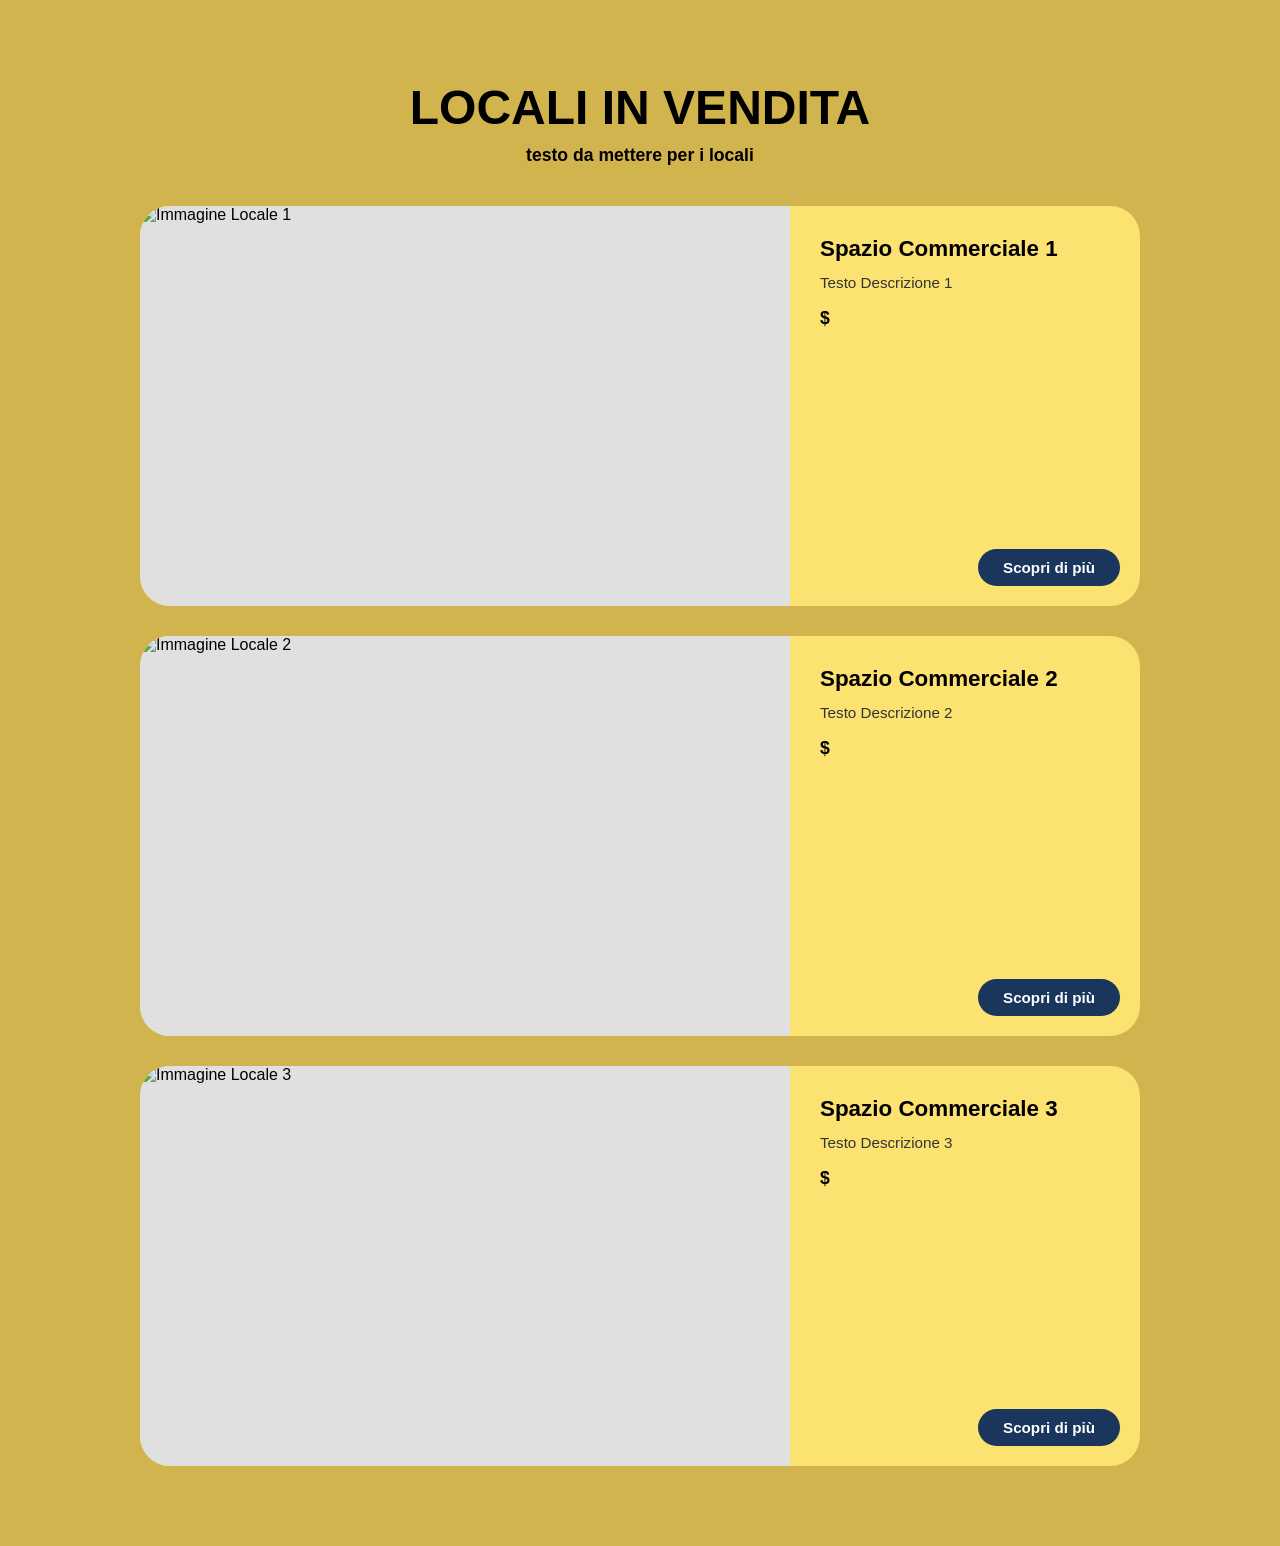
==== locali.html @ 6a8487ec "Prova locali" ====
<!DOCTYPE html>
<html>
    <head>
        <meta charset="utf-8">
        <meta http-equiv="X-UA-Compatible" content="IE=edge">
        <title>locali Centro commerciale</title>
        <meta name="description" content="">
        <meta name="viewport" content="width=device-width, initial-scale=1">
        <link rel="stylesheet" href="locali.css">
    </head>
    <body>
  <header></header>
  <main>
    <section class="intro-section">
        <h1>Locali in vendita</h1>
        <p>
            testo da mettere per i locali
        </p>
    </section>
    <section class="cards-container">
            
           <article class="card">
            <div class="card-image">
                <img src="percorso-immagine-1.jpg" alt="Immagine Locale 1">
            </div>
            <div class="card-content">
                <h3>Spazio Commerciale 1</h3>
                <p class="descrizione">
                    Testo Descrizione 1
                </p>
                <span class="prezzo">$</span>
                
                <a href="#" class="btn-ovale">Scopri di più</a>
            </div>
        </article>

        <article class="card">
            <div class="card-image">
                <img src="percorso-immagine-2.jpg" alt="Immagine Locale 2">
            </div>
            <div class="card-content">
                <h3>Spazio Commerciale 2</h3>
                <p class="descrizione">
                    Testo Descrizione 2
                </p>
                <span class="prezzo">$</span>
                
                <a href="#" class="btn-ovale">Scopri di più</a>
            </div>
        </article>

<article class="card">
            <div class="card-image">
                <img src="percorso-immagine-3.jpg" alt="Immagine Locale 3">
            </div>
            <div class="card-content">
                <h3>Spazio Commerciale 3</h3>
                <p class="descrizione">
                    Testo Descrizione 3
                </p>
                <span class="prezzo">$</span>
                
                <a href="#" class="btn-ovale">Scopri di più</a>
            </div>
        </article>

        </section>
    </main>

    <footer></footer>

</body>
</html>
  </main>
    </body>
</html>
---- locali.css ----
* {
    margin: 0;
    padding: 0;
    box-sizing: border-box;
    font-family: 'Segoe UI', Arial, sans-serif;
}

body {
    background-color: #d1b44d;
    padding: 20px 0;
}

/* --- Intestazione --- */
.intro-section {
    text-align: center;
    margin-bottom: 40px;
}

.intro-section h1 {
    font-size: 3rem;
    font-weight: bold;
    text-transform: uppercase;
    margin-bottom: 10px;
}

.intro-section p {
    font-size: 1.1rem;
    font-weight: 600;
}

/* --- Layout Card --- */
.cards-container {
    display: flex;
    flex-direction: column;
    align-items: center;
    gap: 30px;
}

.card {
    display: flex;
    width: 90%;
    max-width: 1000px;
    background-color: #fce270;
    border-radius: 30px;
    overflow: hidden;
    min-height: 400px;
}

/* Area Immagine */
.card-image {
    width: 65%;
    background-color: #e0e0e0;
}

.card-image img {
    width: 100%;
    height: 100%;
    object-fit: cover;
    display: block;
}

/* Area Testuale */
.card-content {
    width: 35%;
    padding: 30px;
    position: relative; 
    display: flex;
    flex-direction: column;
}

.card-content h3 {
    font-size: 1.4rem;
    margin-bottom: 10px;
    color: #000;
}

.card-content .descrizione {
    font-size: 0.95rem;
    line-height: 1.4;
    color: #333;
    margin-bottom: 15px;
}

.card-content .prezzo {
    font-size: 1.1rem;
    font-weight: bold;
}

.btn-ovale {
    position: absolute;
    bottom: 20px; 
    right: 20px;  
    background-color: #1a365d;
    color: #ffffff; 
    text-decoration: none;
    padding: 10px 25px;
    border-radius: 50px;
    font-weight: bold;
    font-size: 0.95rem;
    transition: background-color 0.3s ease;
}

.btn-ovale:hover {
    background-color: #0d1b2e; 
}

/* Header e Footer vuoti (da mettere) */
header, footer {
    height: 60px;
    background-color: transparent;
}
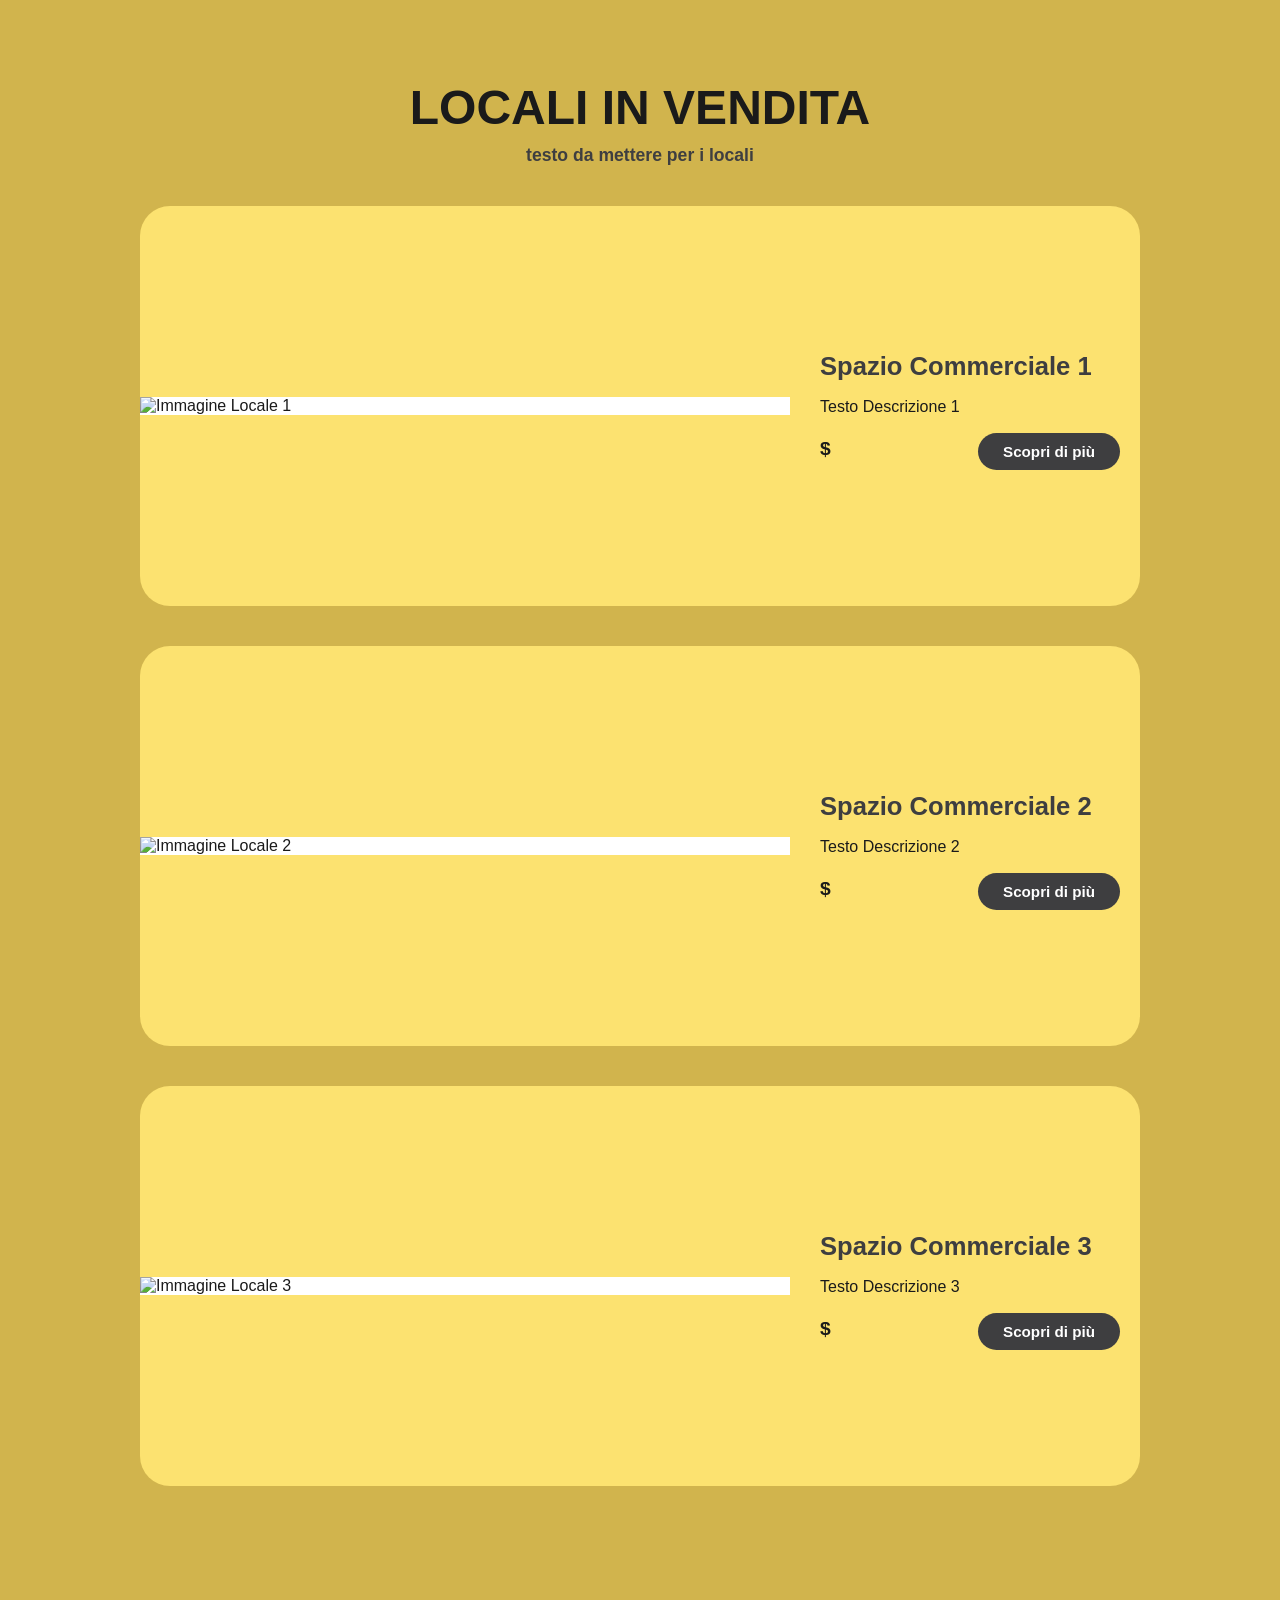
==== commit e57cc31a: "add color" ====
--- a/locali.html
+++ b/locali.html
@@ -23,6 +23,7 @@
             <div class="card-image">
                 <img src="percorso-immagine-1.jpg" alt="Immagine Locale 1">
             </div>
+            <!--la card content la metto in un flex gli do la line items center margin auto e padding auto-->
             <div class="card-content">
                 <h3>Spazio Commerciale 1</h3>
                 <p class="descrizione">
--- a/locali.css
+++ b/locali.css
@@ -1,3 +1,12 @@
+:root {
+    --primary-color: #d1b44d;    /* Giallino di sfondo principale */
+    --secondary-color: #3e3e40;  /* Grigio scuro per pulsanti e testi importanti */
+    --text-color: #1a1a1a;       /* Nero morbido per testi leggibili */
+    --bg-light: #ffffff;         /* Bianco per sezioni di contrasto */
+    --gap-standard: 20px;        /* Spaziatura standard per la Grid */
+}
+
+/* Reset generale */
 * {
     margin: 0;
     padding: 0;
@@ -6,38 +15,42 @@
 }
 
 body {
-    background-color: #d1b44d;
-    padding: 20px 0;
+    background-color: var(--primary-color);
+    color: var(--text-color);
+    padding: var(--gap-standard) 0;
 }
 
-/* --- Intestazione --- */
+/*  Intestazione */
 .intro-section {
     text-align: center;
-    margin-bottom: 40px;
+    margin-bottom: calc(var(--gap-standard) * 2);
 }
 
 .intro-section h1 {
     font-size: 3rem;
     font-weight: bold;
     text-transform: uppercase;
+    color: var(--text-color);
     margin-bottom: 10px;
 }
 
 .intro-section p {
     font-size: 1.1rem;
     font-weight: 600;
+    color: var(--secondary-color);
 }
 
-/* --- Layout Card --- */
+/* Contenitore delle Card */
 .cards-container {
-    display: flex;
-    flex-direction: column;
-    align-items: center;
-    gap: 30px;
+    display: block;
 }
 
+/* Layout Singola Card */
 .card {
     display: flex;
+    align-items: center; 
+    margin: 0 auto calc(var(--gap-standard) * 2) auto;
+    padding: 0;
     width: 90%;
     max-width: 1000px;
     background-color: #fce270;
@@ -49,7 +62,9 @@
 /* Area Immagine */
 .card-image {
     width: 65%;
-    background-color: #e0e0e0;
+    background-color: var(--bg-light);
+    height: 100%;
+    display: flex;
 }
 
 .card-image img {
@@ -63,48 +78,52 @@
 .card-content {
     width: 35%;
     padding: 30px;
-    position: relative; 
+    position: relative;
     display: flex;
     flex-direction: column;
 }
 
 .card-content h3 {
-    font-size: 1.4rem;
-    margin-bottom: 10px;
-    color: #000;
+    font-size: 1.6rem;
+    margin-bottom: 15px;
+    color: var(--secondary-color);
 }
 
 .card-content .descrizione {
-    font-size: 0.95rem;
+    font-size: 1rem;
     line-height: 1.4;
-    color: #333;
-    margin-bottom: 15px;
+    color: var(--text-color);
+    margin-bottom: 20px;
 }
 
 .card-content .prezzo {
-    font-size: 1.1rem;
+    font-size: 1.2rem;
     font-weight: bold;
+    color: var(--text-color);
 }
 
+/* Pulsante Ovale */
 .btn-ovale {
     position: absolute;
     bottom: 20px; 
     right: 20px;  
-    background-color: #1a365d;
-    color: #ffffff; 
+    background-color: var(--secondary-color);
+    color: var(--bg-light); 
     text-decoration: none;
     padding: 10px 25px;
-    border-radius: 50px;
+    border-radius: 50px; 
     font-weight: bold;
     font-size: 0.95rem;
-    transition: background-color 0.3s ease;
+    transition: transform 0.2s, background-color 0.2s;
+    white-space: nowrap;
 }
 
 .btn-ovale:hover {
-    background-color: #0d1b2e; 
+    background-color: var(--text-color);
+    transform: scale(1.05);
 }
 
-/* Header e Footer vuoti (da mettere) */
+/* Header e Footer vuoti */
 header, footer {
     height: 60px;
     background-color: transparent;
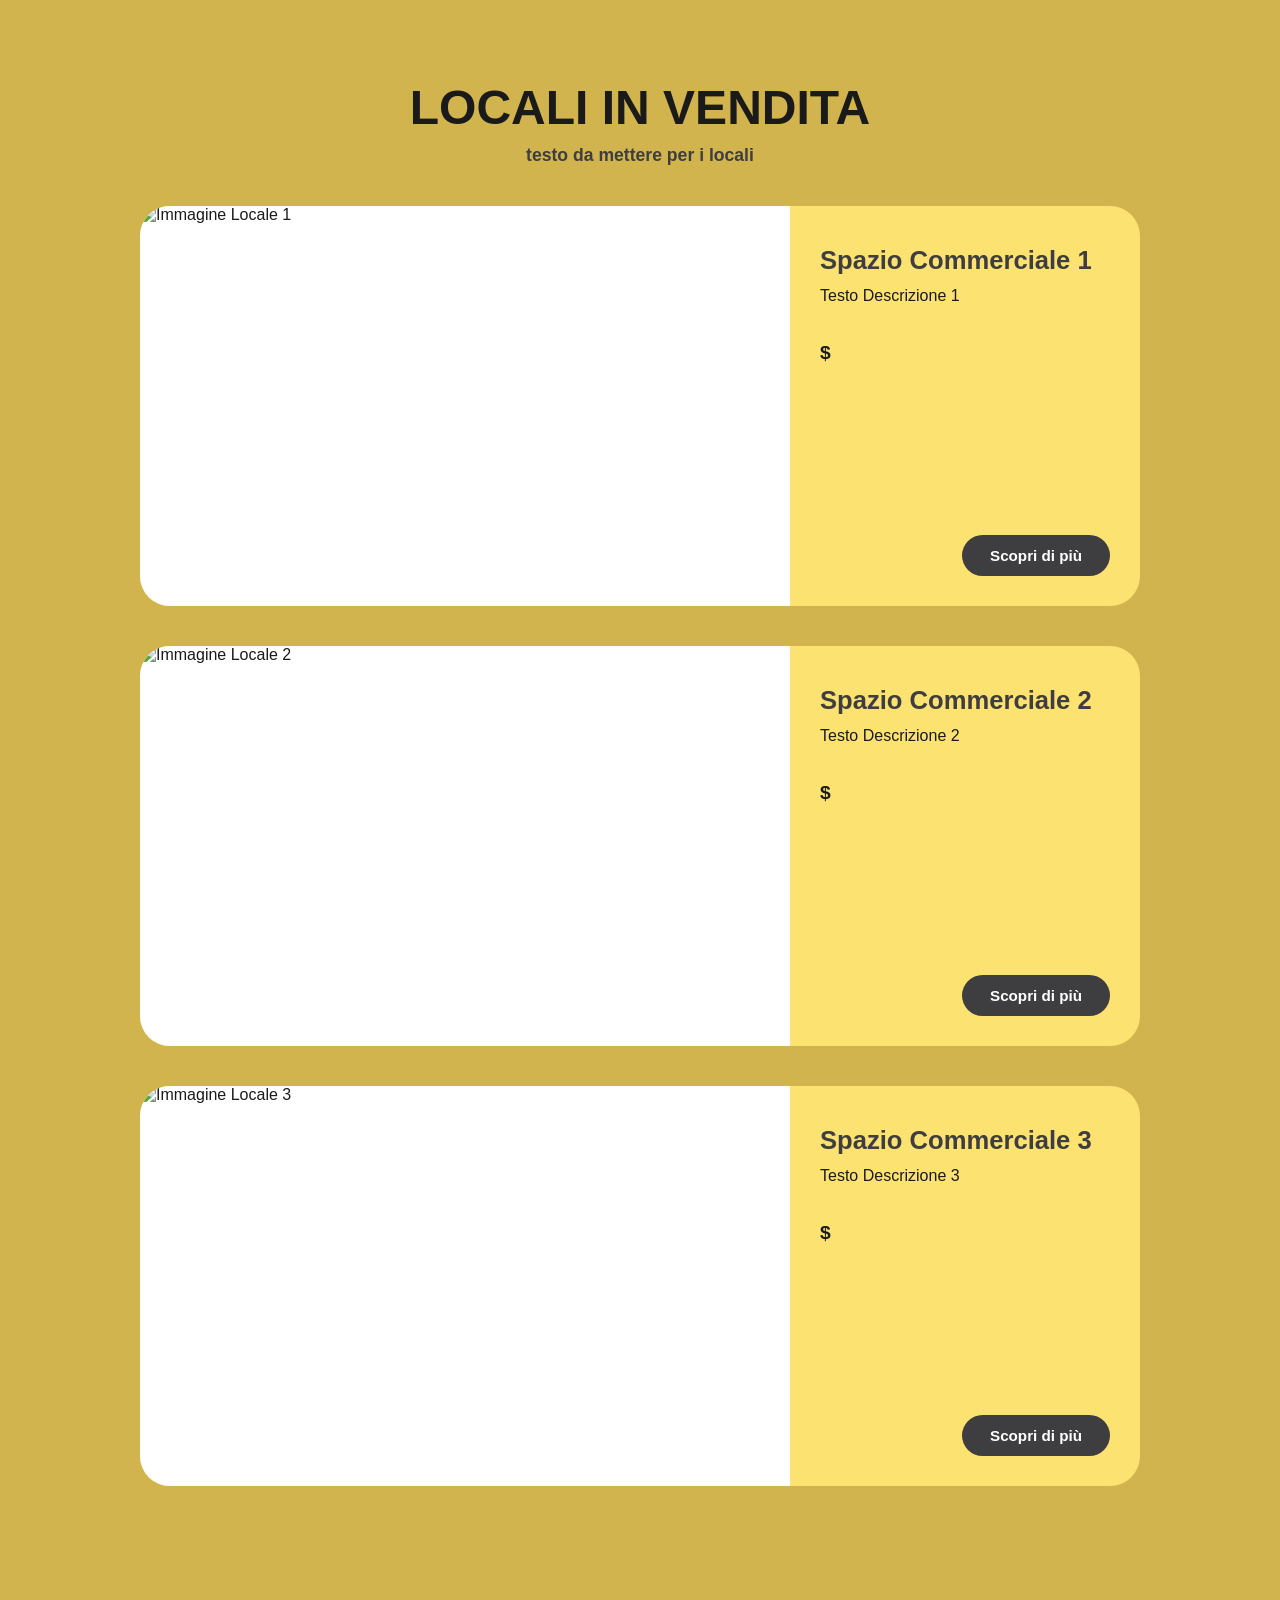
==== commit dd9881c7: "css terminato, da fixare piccoli bug grid da sistemare. transition da sistemare .hero da sistemare" ====
--- a/locali.html
+++ b/locali.html
@@ -23,7 +23,6 @@
             <div class="card-image">
                 <img src="percorso-immagine-1.jpg" alt="Immagine Locale 1">
             </div>
-            <!--la card content la metto in un flex gli do la line items center margin auto e padding auto-->
             <div class="card-content">
                 <h3>Spazio Commerciale 1</h3>
                 <p class="descrizione">
@@ -74,4 +73,4 @@
 </html>
   </main>
     </body>
-</html>+</html>
--- a/locali.css
+++ b/locali.css
@@ -48,7 +48,7 @@
 /* Layout Singola Card */
 .card {
     display: flex;
-    align-items: center; 
+    align-items: stretch; 
     margin: 0 auto calc(var(--gap-standard) * 2) auto;
     padding: 0;
     width: 90%;
@@ -63,8 +63,7 @@
 .card-image {
     width: 65%;
     background-color: var(--bg-light);
-    height: 100%;
-    display: flex;
+    /* ho rimosso display flex per evitare conflitti con l'immagine in stretch */
 }
 
 .card-image img {
@@ -77,15 +76,18 @@
 /* Area Testuale */
 .card-content {
     width: 35%;
-    padding: 30px;
+    padding: 40px 30px;
     position: relative;
     display: flex;
     flex-direction: column;
+    justify-content: flex-start; 
 }
 
+/* Titolo della Card */
 .card-content h3 {
     font-size: 1.6rem;
-    margin-bottom: 15px;
+    margin-top: 0;
+    margin-bottom: 10px;
     color: var(--secondary-color);
 }
 
@@ -100,17 +102,18 @@
     font-size: 1.2rem;
     font-weight: bold;
     color: var(--text-color);
+    margin-top: 15px;
 }
 
 /* Pulsante Ovale */
 .btn-ovale {
     position: absolute;
-    bottom: 20px; 
-    right: 20px;  
+    bottom: 30px;
+    right: 30px;
     background-color: var(--secondary-color);
-    color: var(--bg-light); 
+    color: var(--bg-light);
     text-decoration: none;
-    padding: 10px 25px;
+    padding: 12px 28px;
     border-radius: 50px; 
     font-weight: bold;
     font-size: 0.95rem;
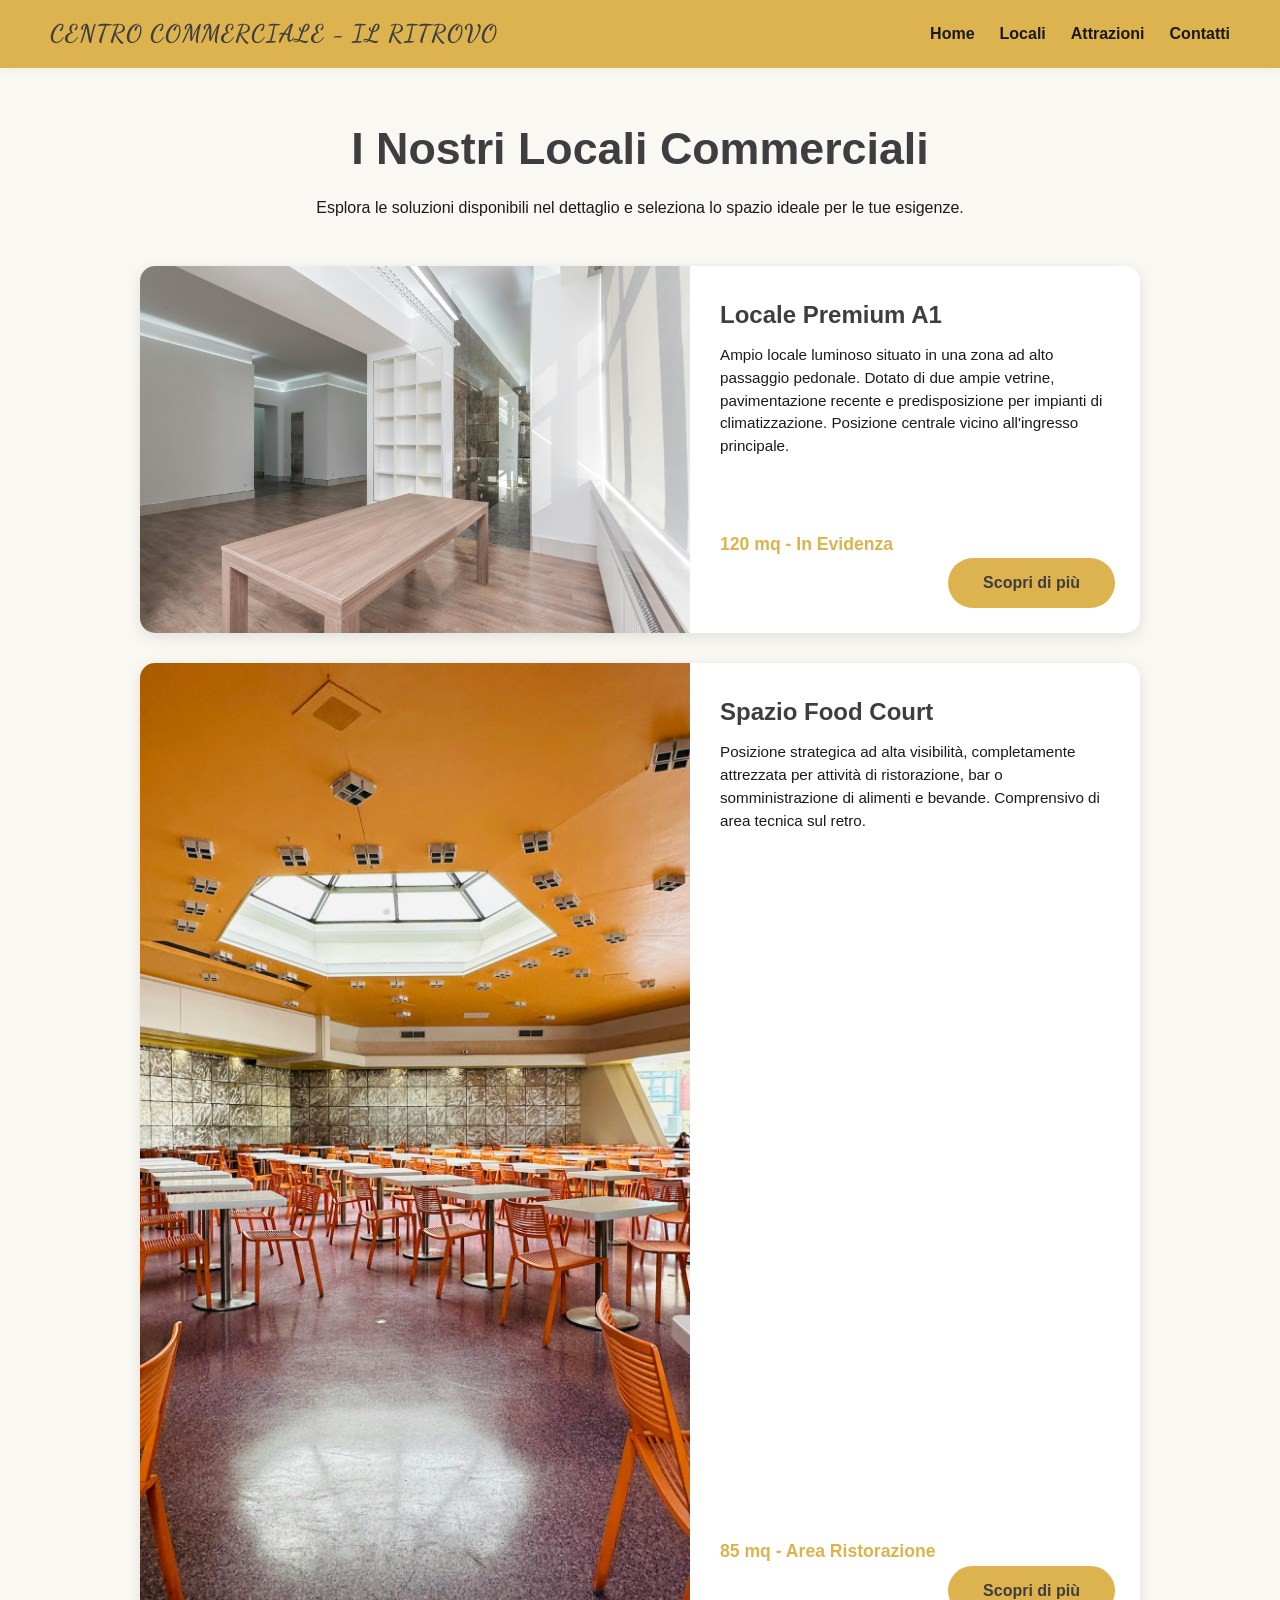
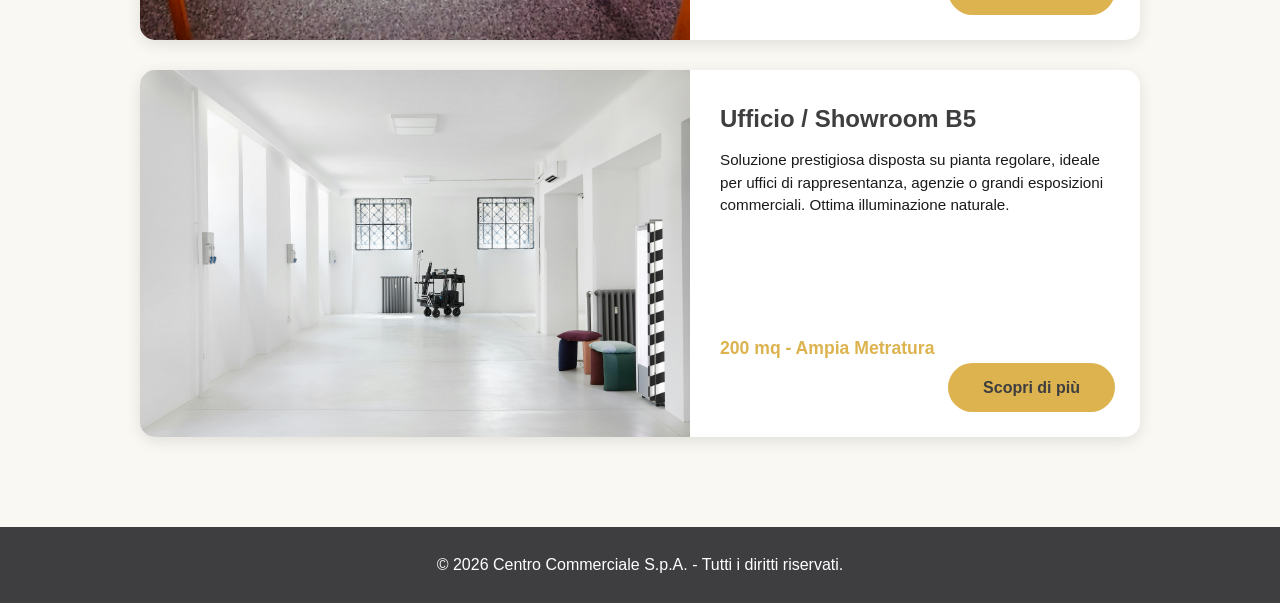
==== commit 0276976c: "Modifiche finali collegate alla homepage" ====
--- a/locali.html
+++ b/locali.html
@@ -3,74 +3,83 @@
     <head>
         <meta charset="utf-8">
         <meta http-equiv="X-UA-Compatible" content="IE=edge">
-        <title>locali Centro commerciale</title>
+        <title>Centro Commerciale - Spazi & Locali</title>
         <meta name="description" content="">
         <meta name="viewport" content="width=device-width, initial-scale=1">
         <link rel="stylesheet" href="locali.css">
-    </head>
-    <body>
-  <header></header>
-  <main>
-    <section class="intro-section">
-        <h1>Locali in vendita</h1>
-        <p>
-            testo da mettere per i locali
-        </p>
-    </section>
-    <section class="cards-container">
+
+      </head>
+
+<body>
+    <header>
+        <nav class="navbar">
+            <div class="logo">Centro Commerciale - Il Ritrovo</div>
+            <ul class="nav-links">
+                <li><a href="index.html">Home</a></li>
+                <li><a href="index.html#locali">Locali</a></li>
+                <li><a href="index.html#attrazioni">Attrazioni</a></li>
+                <li><a href="index.html#contatti">Contatti</a></li>
+            </ul>
+        </nav>
+    </header>
+
+    <main>
+        <section class="intro-section">
+            <h1>I Nostri Locali Commerciali</h1>
+            <p>Esplora le soluzioni disponibili nel dettaglio e seleziona lo spazio ideale per le tue esigenze.</p>
+        </section>
+
+        <section class="list-section">
             
-           <article class="card">
-            <div class="card-image">
-                <img src="percorso-immagine-1.jpg" alt="Immagine Locale 1">
-            </div>
-            <div class="card-content">
-                <h3>Spazio Commerciale 1</h3>
-                <p class="descrizione">
-                    Testo Descrizione 1
-                </p>
-                <span class="prezzo">$</span>
-                
-                <a href="#" class="btn-ovale">Scopri di più</a>
-            </div>
-        </article>
+            <article class="card-orizzontale">
+                <div class="card-orizzontale-img">
+                    <img src="./assets/img/locale1.jpg" alt="Locale Premium A1">
+                </div>
+                <div class="card-orizzontale-body">
+                    <h3>Locale Premium A1</h3>
+                    <p class="descrizione">
+                        Ampio locale luminoso situato in una zona ad alto passaggio pedonale. Dotato di due ampie vetrine, pavimentazione recente e predisposizione per impianti di climatizzazione. Posizione centrale vicino all'ingresso principale.
+                    </p>
+                    <span class="prezzo">120 mq - In Evidenza</span>
+                    <a href="#" class="btn-card-assoluto">Scopri di più</a>
+                </div>
+            </article>
 
-        <article class="card">
-            <div class="card-image">
-                <img src="percorso-immagine-2.jpg" alt="Immagine Locale 2">
-            </div>
-            <div class="card-content">
-                <h3>Spazio Commerciale 2</h3>
-                <p class="descrizione">
-                    Testo Descrizione 2
-                </p>
-                <span class="prezzo">$</span>
-                
-                <a href="#" class="btn-ovale">Scopri di più</a>
-            </div>
-        </article>
+            <article class="card-orizzontale">
+                <div class="card-orizzontale-img">
+                    <img src="./assets/img/locale2.jpg" alt="Spazio Food Court">
+                </div>
+                <div class="card-orizzontale-body">
+                    <h3>Spazio Food Court</h3>
+                    <p class="descrizione">
+                        Posizione strategica ad alta visibilità, completamente attrezzata per attività di ristorazione, bar o somministrazione di alimenti e bevande. Comprensivo di area tecnica sul retro.
+                    </p>
+                    <span class="prezzo">85 mq - Area Ristorazione</span>
+                    <a href="#" class="btn-card-assoluto">Scopri di più</a>
+                </div>
+            </article>
 
-<article class="card">
-            <div class="card-image">
-                <img src="percorso-immagine-3.jpg" alt="Immagine Locale 3">
-            </div>
-            <div class="card-content">
-                <h3>Spazio Commerciale 3</h3>
-                <p class="descrizione">
-                    Testo Descrizione 3
-                </p>
-                <span class="prezzo">$</span>
-                
-                <a href="#" class="btn-ovale">Scopri di più</a>
-            </div>
-        </article>
+            <article class="card-orizzontale">
+                <div class="card-orizzontale-img">
+                    <img src="./assets/img/locale3.jpg" alt="Ufficio / Showroom B5">
+                </div>
+                <div class="card-orizzontale-body">
+                    <h3>Ufficio / Showroom B5</h3>
+                    <p class="descrizione">
+                        Soluzione prestigiosa disposta su pianta regolare, ideale per uffici di rappresentanza, agenzie o grandi esposizioni commerciali. Ottima illuminazione naturale.
+                    </p>
+                    <span class="prezzo">200 mq - Ampia Metratura</span>
+                    <a href="#" class="btn-card-assoluto">Scopri di più</a>
+                </div>
+            </article>
 
         </section>
     </main>
 
-    <footer></footer>
+    <footer>
+        <p>&copy; 2026 Centro Commerciale S.p.A. - Tutti i diritti riservati.</p>
+    </footer>
 
 </body>
-</html>
-  </main>
-    </body>
-</html>
+
+</html>
--- a/locali.css
+++ b/locali.css
@@ -1,72 +1,115 @@
+@import url('https://fonts.googleapis.com/css2?family=Dancing+Script:wght@600;700&display=swap');
+
+/* Variabili (Identiche alla pagina principale) */
 :root {
-    --primary-color: #d1b44d;    /* Giallino di sfondo principale */
-    --secondary-color: #3e3e40;  /* Grigio scuro per pulsanti e testi importanti */
-    --text-color: #1a1a1a;       /* Nero morbido per testi leggibili */
-    --bg-light: #ffffff;         /* Bianco per sezioni di contrasto */
-    --gap-standard: 20px;        /* Spaziatura standard per la Grid */
-}
-
-/* Reset generale */
+    --colore-primario: #dcb34e;
+    --colore-primario-light: #ebd083;
+    --colore-scuro: #3e3e40;
+    --colore-testo: #1a1a1a;
+    --colore-sfondo: #f9f8f3;
+    --sfondo-card: #ffffff;
+    --gap-griglia: 30px;
+}
+
+/* Reset e Tipografia Globale */
 * {
     margin: 0;
     padding: 0;
     box-sizing: border-box;
-    font-family: 'Segoe UI', Arial, sans-serif;
 }
 
 body {
-    background-color: var(--primary-color);
-    color: var(--text-color);
-    padding: var(--gap-standard) 0;
-}
-
-/*  Intestazione */
+    font-family: 'Segoe UI', Tahoma, Geneva, Verdana, sans-serif;
+    background-color: var(--colore-sfondo);
+    line-height: 1.6;
+    color: var(--colore-testo);
+}
+
+/* Barra di Navigazione */
+.navbar {
+    display: flex;
+    justify-content: space-between;
+    align-items: center;
+    padding: 15px 50px;
+    position: sticky;
+    z-index: 100000;
+    top: 0;
+    background-color: var(--colore-primario);
+    box-shadow: 0 2px 10px rgba(0, 0, 0, 0.05);
+}
+
+.logo {
+    font-size: 1.5rem;
+    font-weight: bold;
+    color: var(--colore-scuro);
+    text-transform: uppercase;
+    letter-spacing: 1px;
+    font-family: 'Dancing Script', cursive;
+}
+
+.nav-links {
+    display: flex;
+    list-style: none;
+    gap: 25px;
+}
+
+.nav-links a {
+    text-decoration: none;
+    color: var(--colore-testo);
+    font-weight: 600;
+    transition: color 0.3s ease;
+}
+
+.nav-links a:hover {
+    color: rgb(45, 66, 255);
+}
+
+/* Intestazione della Pagina dei Dettagli */
 .intro-section {
     text-align: center;
-    margin-bottom: calc(var(--gap-standard) * 2);
+    padding: calc(var(--gap-griglia) * 1.5) 20px;
 }
 
 .intro-section h1 {
-    font-size: 3rem;
-    font-weight: bold;
-    text-transform: uppercase;
-    color: var(--text-color);
+    font-size: 2.8rem;
+    color: var(--colore-scuro);
     margin-bottom: 10px;
 }
 
-.intro-section p {
-    font-size: 1.1rem;
-    font-weight: 600;
-    color: var(--secondary-color);
-}
-
-/* Contenitore delle Card */
-.cards-container {
+/* Contenitore Lista Card */
+.list-section {
     display: block;
-}
-
-/* Layout Singola Card */
-.card {
-    display: flex;
-    align-items: stretch; 
-    margin: 0 auto calc(var(--gap-standard) * 2) auto;
-    padding: 0;
-    width: 90%;
+    padding: 0 20px 60px 20px;
+}
+
+/* Layout Card Orizzontale */
+.card-orizzontale {
+    display: flex;
+    align-items: stretch;
+    margin: 0 auto var(--gap-griglia) auto;
+    width: 100%;
     max-width: 1000px;
-    background-color: #fce270;
-    border-radius: 30px;
+    background-color: var(--sfondo-card);
+    border-radius: 15px; 
     overflow: hidden;
-    min-height: 400px;
+    box-shadow: 0 4px 15px rgba(0, 0, 0, 0.1); 
+    transition: transform 0.3s ease; 
+    min-height: 320px;
+    text-decoration: none;
+    color: inherit;
+}
+
+.card-orizzontale:hover {
+    transform: translateY(-10px); 
 }
 
 /* Area Immagine */
-.card-image {
-    width: 65%;
-    background-color: var(--bg-light);
-    /* ho rimosso display flex per evitare conflitti con l'immagine in stretch */
-}
-
-.card-image img {
+.card-orizzontale-img {
+    width: 55%;
+    background-color: #c5c3c3;
+}
+
+.card-orizzontale-img img {
     width: 100%;
     height: 100%;
     object-fit: cover;
@@ -74,60 +117,96 @@
 }
 
 /* Area Testuale */
-.card-content {
-    width: 35%;
-    padding: 40px 30px;
+.card-orizzontale-body {
+    width: 45%;
+    padding: 30px;
     position: relative;
     display: flex;
     flex-direction: column;
-    justify-content: flex-start; 
-}
-
-/* Titolo della Card */
-.card-content h3 {
-    font-size: 1.6rem;
-    margin-top: 0;
+    justify-content: flex-start;
+}
+
+.card-orizzontale-body h3 {
+    font-size: 1.5rem;
+    color: var(--colore-scuro);
     margin-bottom: 10px;
-    color: var(--secondary-color);
-}
-
-.card-content .descrizione {
-    font-size: 1rem;
-    line-height: 1.4;
-    color: var(--text-color);
-    margin-bottom: 20px;
-}
-
-.card-content .prezzo {
-    font-size: 1.2rem;
+}
+
+.card-orizzontale-body .descrizione {
+    font-size: 0.95rem;
+    line-height: 1.5;
+    color: var(--colore-testo);
+    margin-bottom: 15px;
+}
+
+.card-orizzontale-body .prezzo {
+    font-size: 1.1rem;
     font-weight: bold;
-    color: var(--text-color);
-    margin-top: 15px;
-}
-
-/* Pulsante Ovale */
-.btn-ovale {
+    color: var(--colore-primario);
+    margin-top: auto; 
+    margin-bottom: 45px; 
+}
+
+/* Pulsante in Basso a Destra */
+.btn-card-assoluto {
     position: absolute;
-    bottom: 30px;
-    right: 30px;
-    background-color: var(--secondary-color);
-    color: var(--bg-light);
+    bottom: 25px;
+    right: 25px;
+    display: inline-block;
+    padding: 12px 35px;
+    border-radius: 30px; 
     text-decoration: none;
-    padding: 12px 28px;
-    border-radius: 50px; 
     font-weight: bold;
-    font-size: 0.95rem;
-    transition: transform 0.2s, background-color 0.2s;
+    border: none;
+    cursor: pointer;
+    background-color: var(--colore-primario);
+    color: var(--colore-scuro);
+    transition: background-color 0.3s ease, color 0.3s ease;
     white-space: nowrap;
 }
 
-.btn-ovale:hover {
-    background-color: var(--text-color);
-    transform: scale(1.05);
-}
-
-/* Header e Footer vuoti */
-header, footer {
-    height: 60px;
-    background-color: transparent;
+.btn-card-assoluto:hover {
+    background-color: var(--colore-scuro);
+    color: white;
+}
+
+/* Footer */
+footer {
+    background-color: var(--colore-scuro);
+    color: white;
+    text-align: center;
+    padding: 25px 20px;
+}
+
+/* Media Queries (Design Responsivo) */
+@media (max-width: 850px) {
+    .navbar {
+        flex-direction: column;
+        padding: 15px;
+    }
+
+    .nav-links {
+        margin-top: 15px;
+        flex-wrap: wrap;
+        justify-content: center;
+    }
+
+    /* Le card orizzontali diventano verticali su schermi piccoli */
+    .card-orizzontale {
+        flex-direction: column;
+        min-height: auto;
+    }
+
+    .card-orizzontale-img, 
+    .card-orizzontale-body {
+        width: 100%;
+    }
+
+    .card-orizzontale-img {
+        height: 200px;
+    }
+
+    .card-orizzontale-body {
+        padding-bottom: 80px;
+    }
 }
